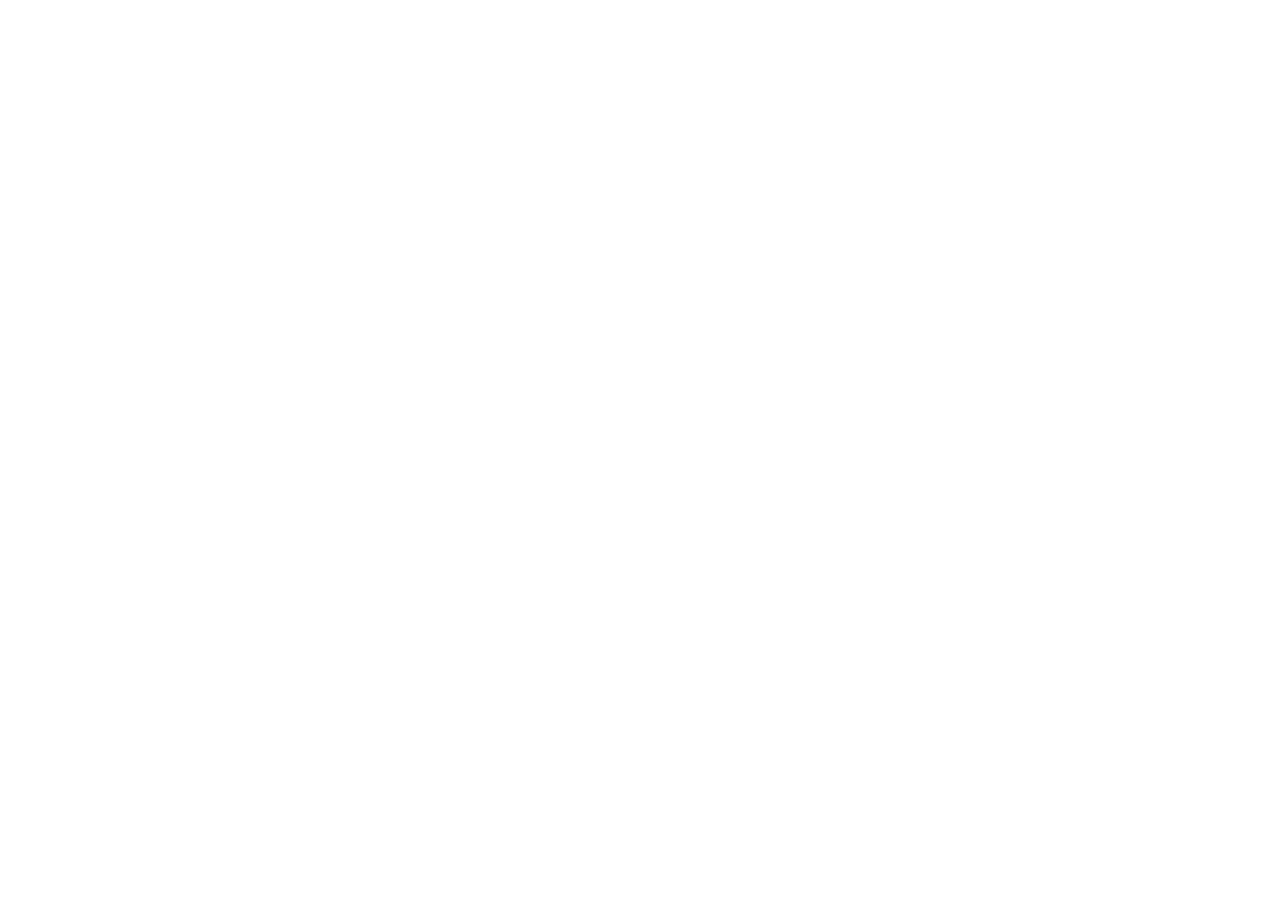
==== index.html @ c5b47edc "feat: :tada: initialize project" ====
<!DOCTYPE html>
<html lang="en">
<head>
    <meta charset="UTF-8">
    <meta name="viewport" content="width=device-width, initial-scale=1.0">
    <title>Virtual Wallet</title>
    <link rel="stylesheet" href="css/style.css"/>
</head>
<body>
    
</body>
</html>
---- css/style.css ----
@import url(variables.css);
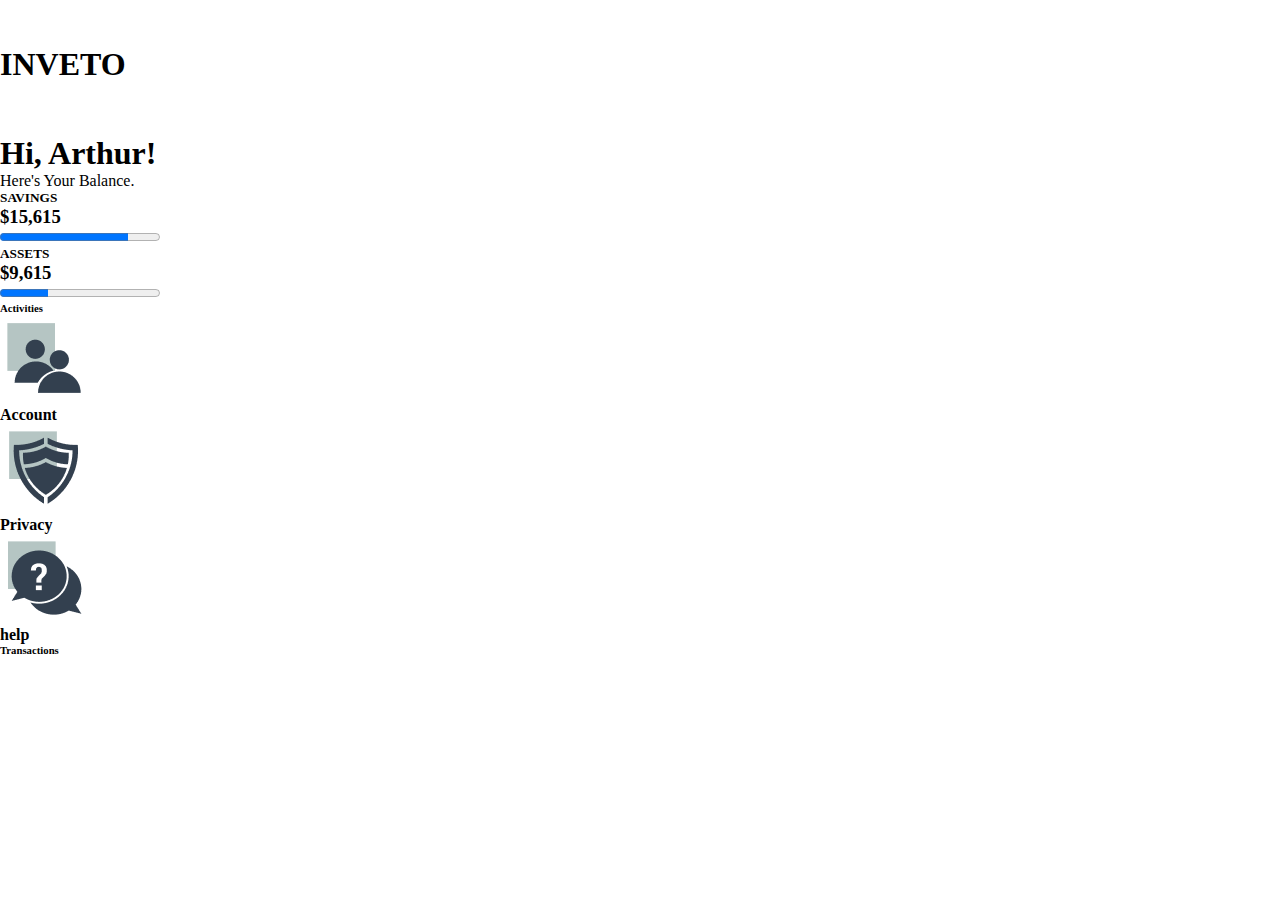
==== commit f94b8f9d: "style: :lipstick: main menu under construction" ====
--- a/index.html
+++ b/index.html
@@ -5,8 +5,59 @@
     <meta name="viewport" content="width=device-width, initial-scale=1.0">
     <title>Virtual Wallet</title>
     <link rel="stylesheet" href="css/style.css"/>
+    <link href='https://unpkg.com/boxicons@2.1.4/css/boxicons.min.css' rel='stylesheet'>
 </head>
 <body>
-    
+    <div class="banner">
+
+    </div>
+    <div class="item_1">
+        <div class="logo_nombre">
+            <img src="storage/img/icono.png" />
+            <h1>INVETO</h1>
+        </div>
+        <div class="menu">
+            <img src="storage/img/menu.png" />
+        </div>
+    </div>
+    <div class="item_2">
+        <div class="nombre_user">
+            <h1>Hi, Arthur!</h1>
+            <p>Here's Your Balance.</p>
+        </div>
+    </div>
+    <div class="ganancias">
+        <div class="item_3">
+            <h5>SAVINGS</h5>
+            <H3>$15,615</H3>
+            <progress value="80" max="100"></progress>
+        </div>
+        <div class="item_4">
+            <h5>ASSETS</h5>
+            <H3>$9,615</H3>
+            <progress value="30" max="100"></progress>
+        </div>
+    </div>
+    <div class="menu_blanco">
+        <div class="activities"><h6>Activities</h6></div>
+        <div class="item_5">
+            <div class="cards">
+                <div class="card_1">
+                    <img src="storage/img/card1.png">
+                    <h4>Account</h4>
+                </div>
+                <div class="card_2">
+                    <img src="storage/img/card2.png">
+                    <h4>Privacy</h4>
+                </div>
+                <div class="card_3">
+                    <img src="storage/img/card3.png">
+                    <h4>help</h4>
+                </div>
+            </div>
+        </div>
+        <div class="Transactions"><h6>Transactions</h6></div>
+        
+    </div>
 </body>
 </html>--- a/css/style.css
+++ b/css/style.css
@@ -1 +1,176 @@
-@import url(variables.css);+@import url(variables.css);
+
+*{
+    padding: 0;
+    margin: 0;
+    box-sizing: border-box;
+    font-family: "SF-Pro-Text-Regular";
+}
+
+@media (width <= 800px) {
+body{
+    background:var(--color-primario) ;
+    width: 100%;
+    height: 100vh;    
+    display: grid;
+    grid-template-columns: repeat(5, 1fr);
+    grid-template-rows: repeat(10, 1fr);
+    grid-template-areas: 
+    "logo logo logo logo logo"
+    "user user user user user"
+    "user user user user user"
+    "savings savings assets assets ."
+    "card card card card card"
+    ". . . . ."
+    ". . . . ."
+    ". . . . ."
+    ". . . . ."
+    ;
+}
+
+.banner{
+    position: absolute;
+}
+
+.item_1{
+    grid-area: logo;
+    display: flex;
+    font-size: 10px;
+    flex-direction: row;
+    justify-content: space-between;
+    padding: 0 0 0 10px;
+}
+
+.item_1 .logo_nombre{
+    display: flex;
+    align-items: center;
+}
+
+.item_1 .logo_nombre img{
+    width: 30px;
+    padding-right: 5px;
+}
+
+.item_1 .logo_nombre h1{
+    width: 25px;
+    color: var(--color-ternario);
+}
+
+.item_1 .menu{
+    display: flex;
+    align-items: center;
+}
+
+.item_1 .menu img{
+    width: 30px;
+    padding-right: 5px;
+}
+
+.item_2{
+    grid-area: user;
+    display: flex;
+    color: var(--color-ternario);
+    align-items: center;
+    padding-left: 15px;
+}
+.item_2 .nombre_user h1{
+    font-family: "SF-Pro-Text-Heavy";
+    font-size: 40px;
+}
+.item_2 .nombre_user p{
+    font-family: "SF-Pro-Text-Light";
+    font-size: 30px;
+}
+
+.ganancias{
+    padding-top: 5px;
+    width: 145%;
+    display: flex;
+    align-items: center;
+    justify-content: space-around;
+}
+
+.item_3{
+    font-family: "SF-Pro-Text-Medium";
+    color: var(--color-ternario);
+    grid-area: savings;
+}
+
+.item_4{
+    font-family: "SF-Pro-Text-Medium";
+    color: var(--color-ternario);
+    grid-area: assets;
+}
+
+progress[value] {
+    appearance: none;
+    border: none;
+    height: .5em;
+    border-radius: 10em;
+    width: 120px;
+}
+
+.item_3 progress[value]::-webkit-progress-bar,
+.item_4 progress[value]::-webkit-progress-bar{
+    border-radius: 10em;
+    height: .5em;
+    background: var(--color-ternario);
+}
+
+.item_3 progress[value]::-webkit-progress-value {
+    border-radius: 10em;
+    background: var(--color-secundario);
+}
+
+.item_4 progress[value]::-webkit-progress-value {
+    border-radius: 10em;
+    background: var(--color-cuarto);
+}
+
+.menu_blanco{
+    margin-top: 15px;
+    border-top-right-radius: 50px;
+    border-top-left-radius: 50px;
+    grid-area: card;
+    width: 100%;
+    background: var(--color-ternario);
+}
+
+.activities{
+    margin-top: 50px;
+    margin-left: 25px;
+    font-size: 30px;
+    font-family: "SF-Pro-Text-Bold";
+}
+
+/* .item_5{
+    margin-left: 25px;
+    margin-top: 5px;
+} */
+
+.cards{
+    display: flex;
+    flex-direction: row;
+    justify-content: space-around;
+}
+
+.cards img{
+    width: 50px;
+}
+
+.card_1, .card_2, .card_3{
+    display: flex;
+    width: 100px;
+    height: 150px;
+    background: var(--color-ternario);
+    box-shadow: 0px 0px 17px 0px rgba(51,64,79,0.59);
+    flex-direction: column;
+    align-items: center;
+    justify-content: center;
+    border-radius: 15px;
+    margin-top: 10px;
+}
+
+
+
+}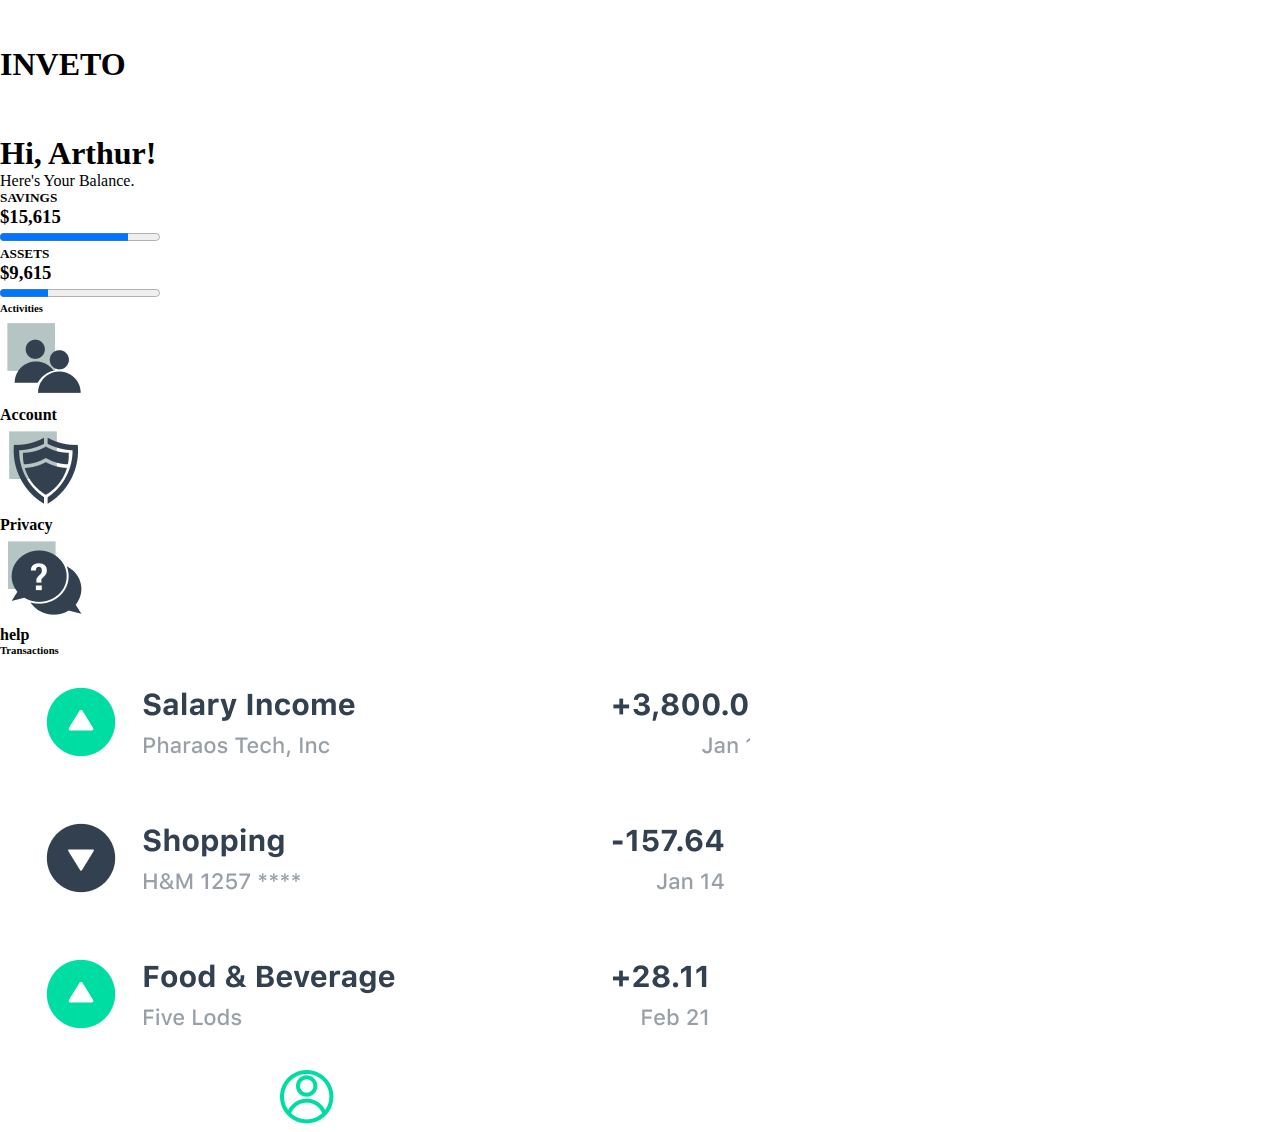
==== commit 11db790f: "style: :lipstick: main menu finished" ====
--- a/index.html
+++ b/index.html
@@ -9,7 +9,6 @@
 </head>
 <body>
     <div class="banner">
-
     </div>
     <div class="item_1">
         <div class="logo_nombre">
@@ -38,26 +37,40 @@
             <progress value="30" max="100"></progress>
         </div>
     </div>
-    <div class="menu_blanco">
-        <div class="activities"><h6>Activities</h6></div>
-        <div class="item_5">
-            <div class="cards">
-                <div class="card_1">
-                    <img src="storage/img/card1.png">
-                    <h4>Account</h4>
-                </div>
-                <div class="card_2">
-                    <img src="storage/img/card2.png">
-                    <h4>Privacy</h4>
-                </div>
-                <div class="card_3">
-                    <img src="storage/img/card3.png">
-                    <h4>help</h4>
-                </div>
+    <div class="menu_blanco"> </div>
+    <div class="item_5">
+    <div class="activities"><h6>Activities</h6></div>
+        <div class="cards">
+            <div class="card_1">
+                <img src="storage/img/card1.png">
+                <h4>Account</h4>
+            </div>
+            <div class="card_2">
+                <img src="storage/img/card2.png">
+                <h4>Privacy</h4>
+            </div>
+            <div class="card_3">
+                <img src="storage/img/card3.png">
+                <h4>help</h4>
             </div>
         </div>
+    </div>
+    <div class="item_6">
         <div class="Transactions"><h6>Transactions</h6></div>
-        
+            <div class="compras">
+                    <img src="storage/img/food.png"> 
+                    <img src="storage/img/shopping.png">
+                    <img src="storage/img/money.png">
+            </div>
+    </div>
+    <div class="item_7">
+        <div class="menu_pegajoso">
+            <img src="storage/img/icon.png">
+            <img src="storage/img/icon-1.png">
+            <img src="storage/img/icon-2.png">
+            <img src="storage/img/icon-3.png">
+            <img src="storage/img/icon-4.png">
+        </div>
     </div>
 </body>
 </html>--- a/css/style.css
+++ b/css/style.css
@@ -14,17 +14,17 @@
     height: 100vh;    
     display: grid;
     grid-template-columns: repeat(5, 1fr);
-    grid-template-rows: repeat(10, 1fr);
+    grid-template-rows: repeat(9, 1fr);
     grid-template-areas: 
     "logo logo logo logo logo"
     "user user user user user"
     "user user user user user"
     "savings savings assets assets ."
-    "card card card card card"
-    ". . . . ."
-    ". . . . ."
-    ". . . . ."
-    ". . . . ."
+    "menu menu menu menu menu"
+    "card card card card card"  
+    "trans trans trans trans trans"
+    "trans trans trans trans trans"
+    "pega pega pega pega pega"
     ;
 }
 
@@ -84,6 +84,7 @@
 
 .ganancias{
     padding-top: 5px;
+    padding-bottom: 10px;
     width: 145%;
     display: flex;
     align-items: center;
@@ -128,49 +129,95 @@
 }
 
 .menu_blanco{
-    margin-top: 15px;
     border-top-right-radius: 50px;
     border-top-left-radius: 50px;
+    grid-area: menu;
+    width: 100%;
+    height: 120%;
+    background: var(--color-ternario);
+}
+
+.item_5{
     grid-area: card;
-    width: 100%;
-    background: var(--color-ternario);
-}
-
-.activities{
-    margin-top: 50px;
+    height: 200px;
+    display: flex;
+    background-color: var(--color-ternario);
+    flex-direction: column;
+    justify-content: center;
+}
+
+.item_5 .activities{
+    margin-top: -40px;
+    margin-left: 25px;
+    font-size: 45px;
+    font-family: "SF-Pro-Text-Bold";
+}
+
+.cards{
+    background-color: var(--color-ternario);
+    display: flex;
+    flex-direction: row;
+    justify-content: space-around;
+}
+
+.cards img{
+    width: 50px;
+}
+
+.card_1, .card_2, .card_3{
+    display: flex;
+    width: 100px;
+    height: 150px;
+    background: var(--color-ternario);
+    box-shadow: 0px 0px 17px 0px rgba(51,64,79,0.59);
+    flex-direction: column;
+    align-items: center;
+    justify-content: center;
+    border-radius: 15px;
+    margin-top: 10px;
+}
+
+.Transactions{  
     margin-left: 25px;
     font-size: 30px;
     font-family: "SF-Pro-Text-Bold";
 }
 
-/* .item_5{
-    margin-left: 25px;
-    margin-top: 5px;
-} */
-
-.cards{
-    display: flex;
+.item_6 {
+    grid-area: trans;
+    background: var(--color-ternario);
+    margin-top: -4px;
+}
+
+.Transactions{
+    font-size: 45px;
+    font-family: "SF-Pro-Text-Bold";
+}
+
+.compras img{
+    width: 100%;
+}
+
+
+.item_7{
+    background: var(--color-primario);
+    margin-top: 1px;
+    height: 100%;
+    grid-area: pega;
+}
+
+.item_7 .menu_pegajoso{
+    display: flex;
+    height: 100%;
+}
+
+.item_7 .menu_pegajoso img{
+    display: flex;
+    height: 100%;
     flex-direction: row;
+    align-items: center;
     justify-content: space-around;
 }
 
-.cards img{
-    width: 50px;
-}
-
-.card_1, .card_2, .card_3{
-    display: flex;
-    width: 100px;
-    height: 150px;
-    background: var(--color-ternario);
-    box-shadow: 0px 0px 17px 0px rgba(51,64,79,0.59);
-    flex-direction: column;
-    align-items: center;
-    justify-content: center;
-    border-radius: 15px;
-    margin-top: 10px;
-}
-
-
 
 }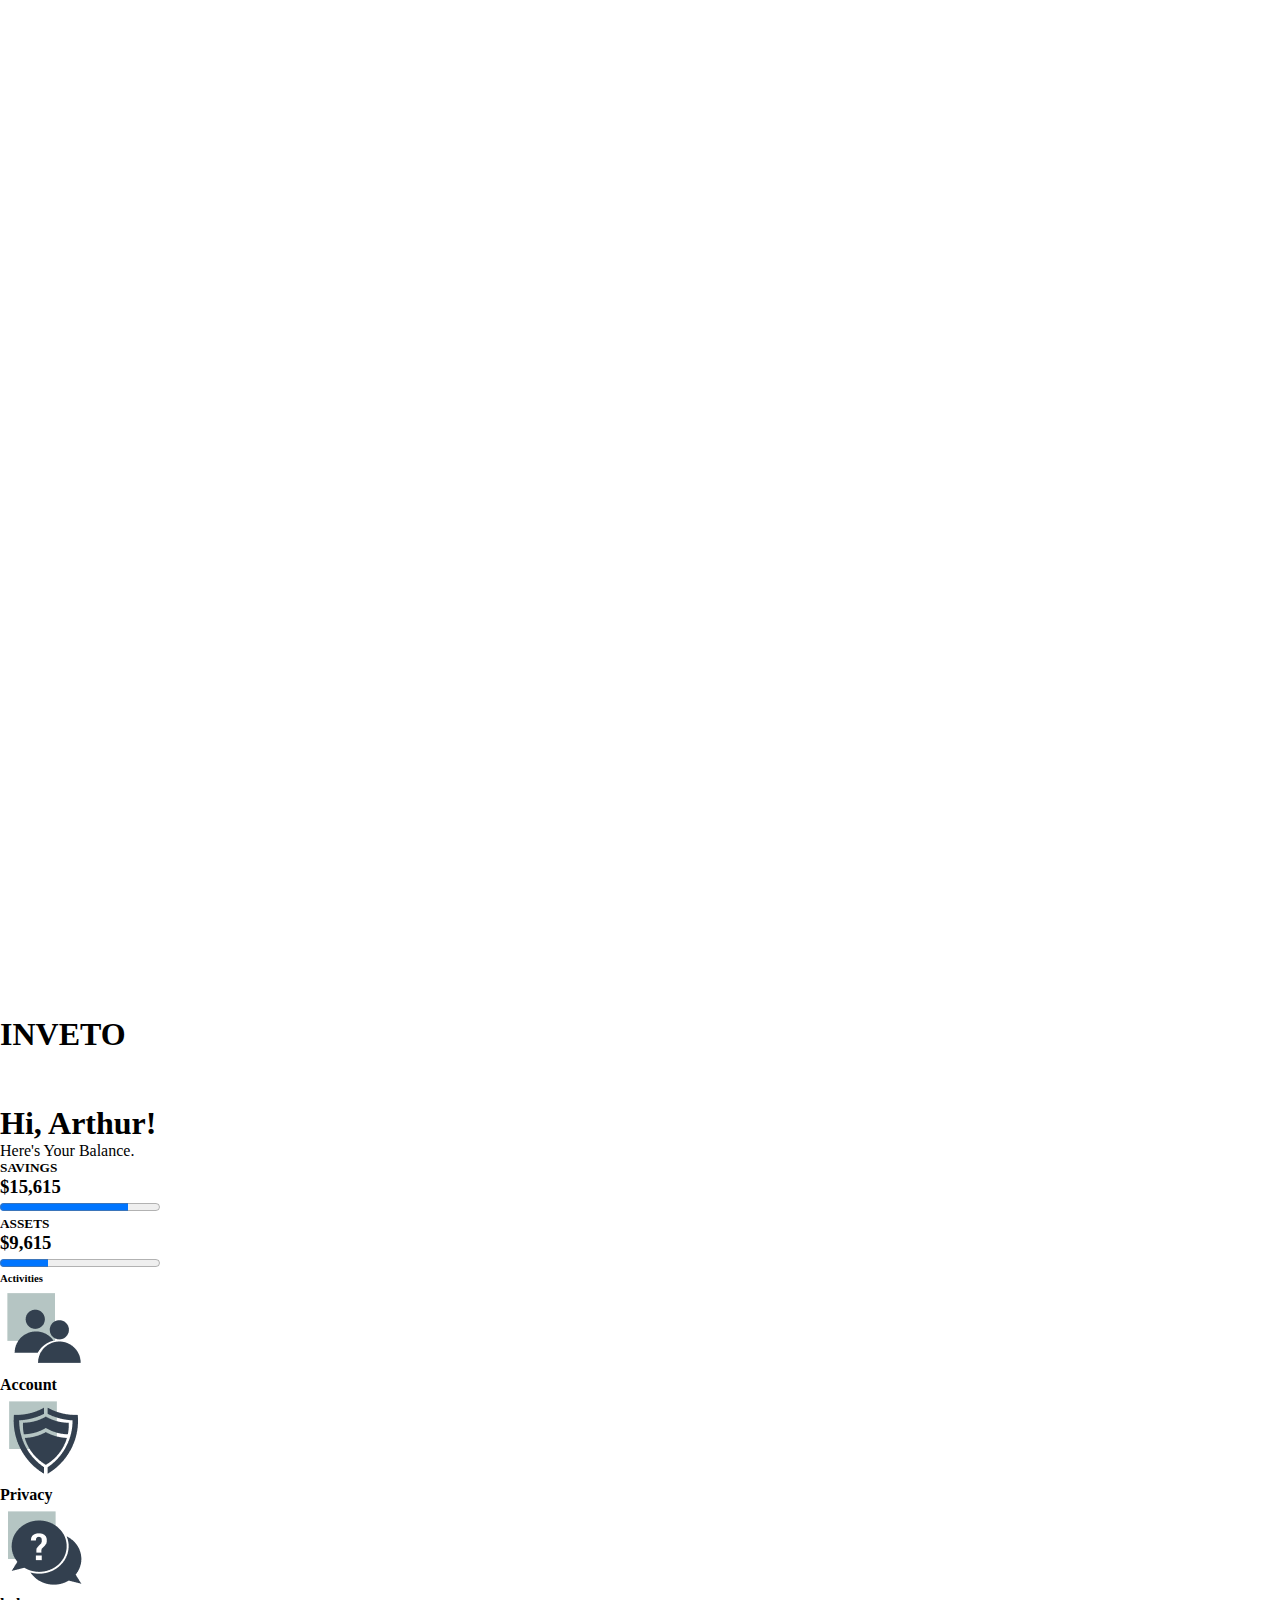
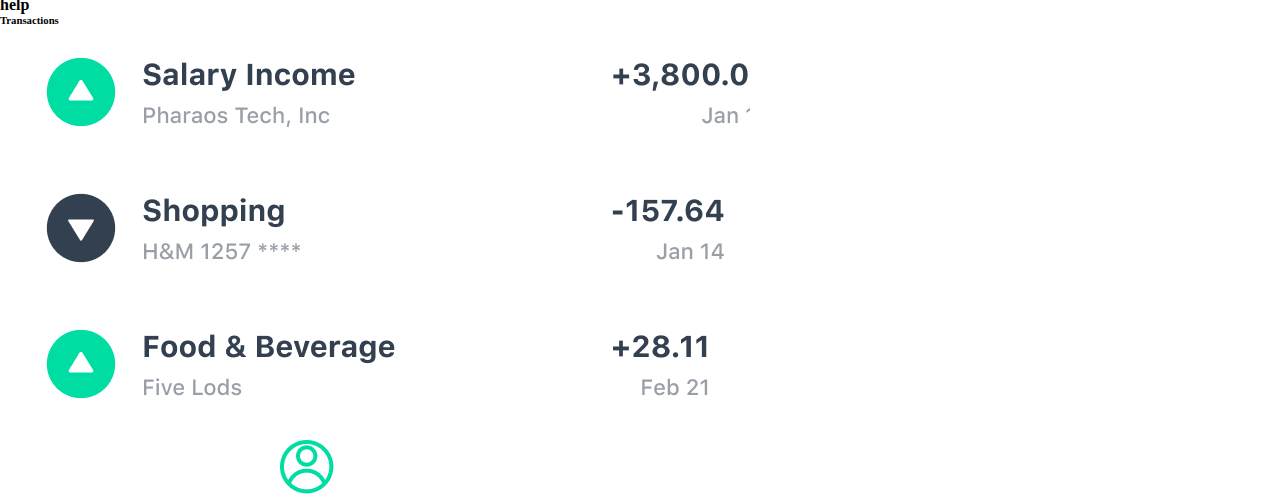
==== commit 7c4ea627: "style: :lipstick: Fix menu" ====
--- a/index.html
+++ b/index.html
@@ -8,7 +8,7 @@
     <link href='https://unpkg.com/boxicons@2.1.4/css/boxicons.min.css' rel='stylesheet'>
 </head>
 <body>
-    <div class="banner">
+    <div class="banner"> <img src="storage/img/Group.png">
     </div>
     <div class="item_1">
         <div class="logo_nombre">
--- a/css/style.css
+++ b/css/style.css
@@ -32,6 +32,12 @@
     position: absolute;
 }
 
+.banner img{
+    width: 100%;
+    height: 105vh;
+    object-fit: cover;
+}
+
 .item_1{
     grid-area: logo;
     display: flex;
@@ -186,7 +192,6 @@
 .item_6 {
     grid-area: trans;
     background: var(--color-ternario);
-    margin-top: -4px;
 }
 
 .Transactions{
@@ -202,18 +207,24 @@
 .item_7{
     background: var(--color-primario);
     margin-top: 1px;
+    grid-area: pega;
+    width: 100%;
+    height: 80px;
+    position: fixed;
+    bottom: 0;
+}
+
+.item_7 .menu_pegajoso{
+    display: flex;
     height: 100%;
-    grid-area: pega;
-}
-
-.item_7 .menu_pegajoso{
-    display: flex;
-    height: 100%;
+    width: 100%;
+    align-items: center;
+    justify-content: space-around;
 }
 
 .item_7 .menu_pegajoso img{
     display: flex;
-    height: 100%;
+    width: 40px;
     flex-direction: row;
     align-items: center;
     justify-content: space-around;
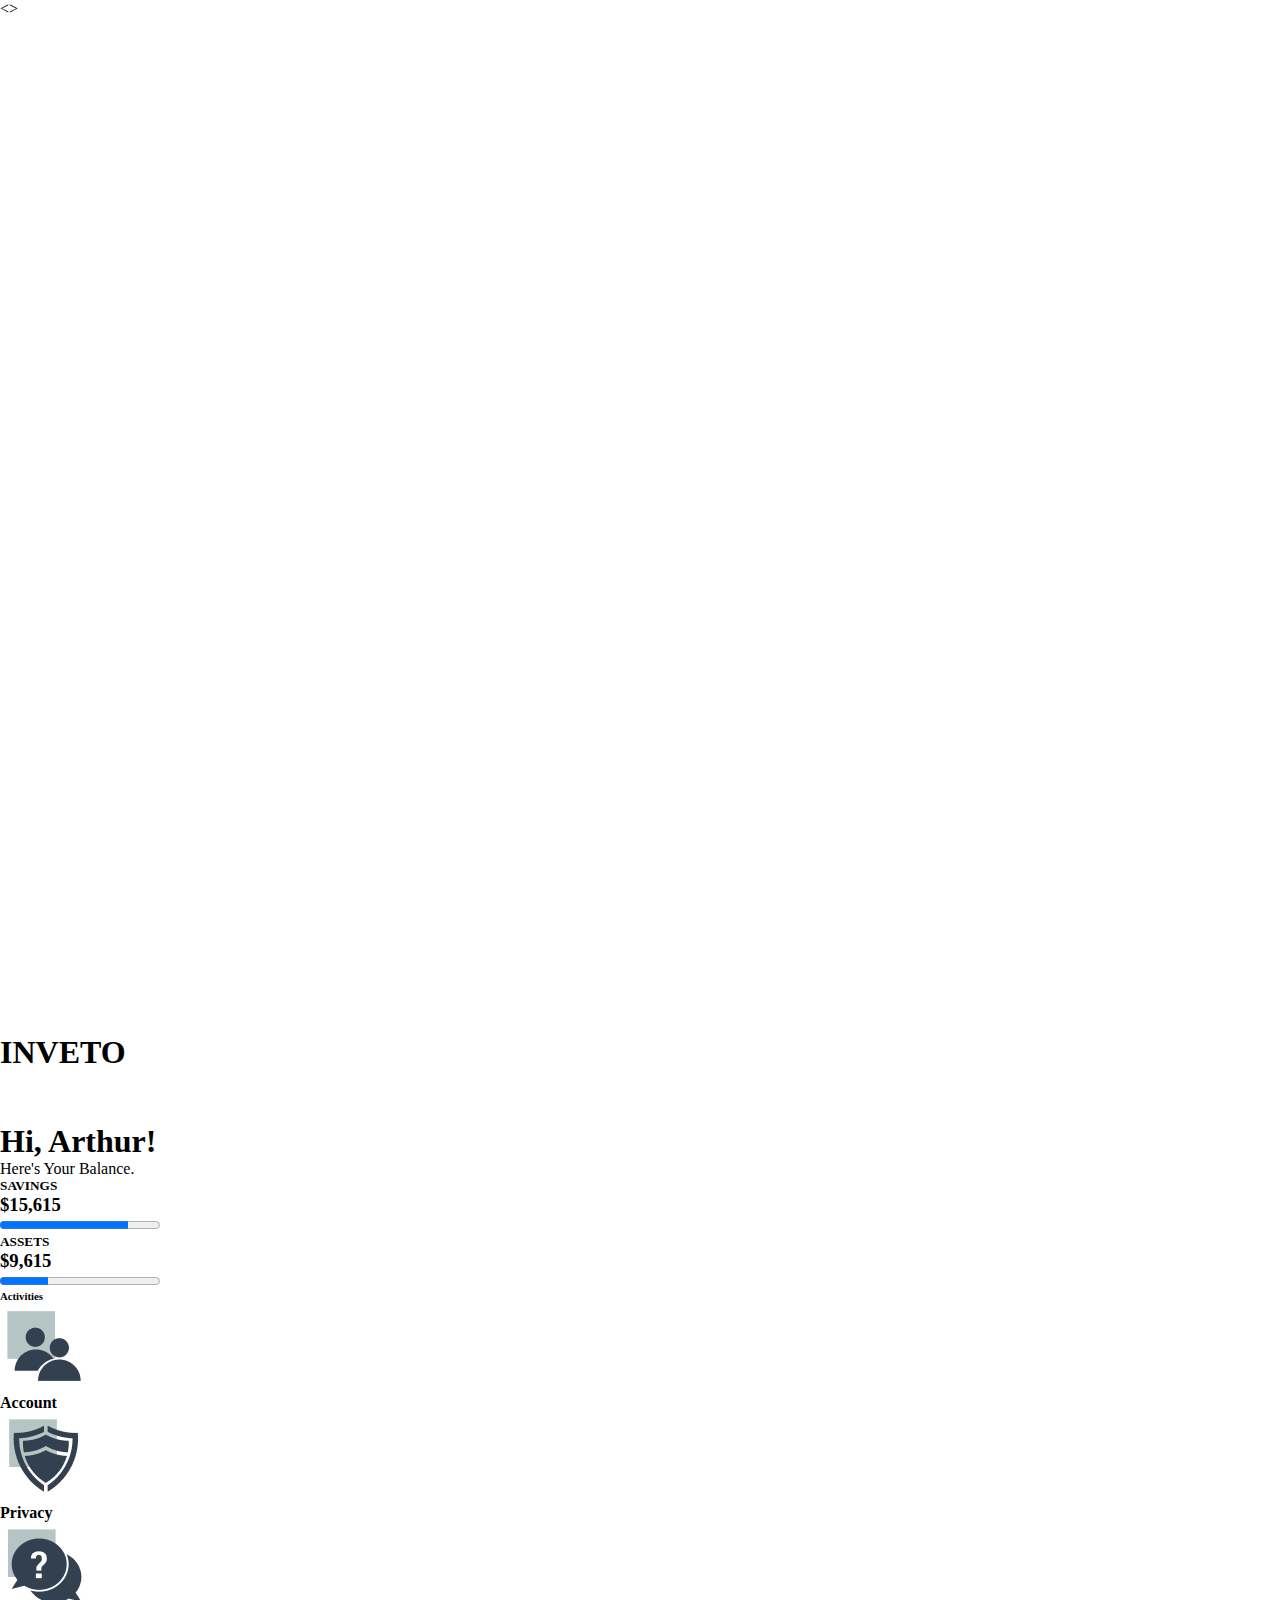
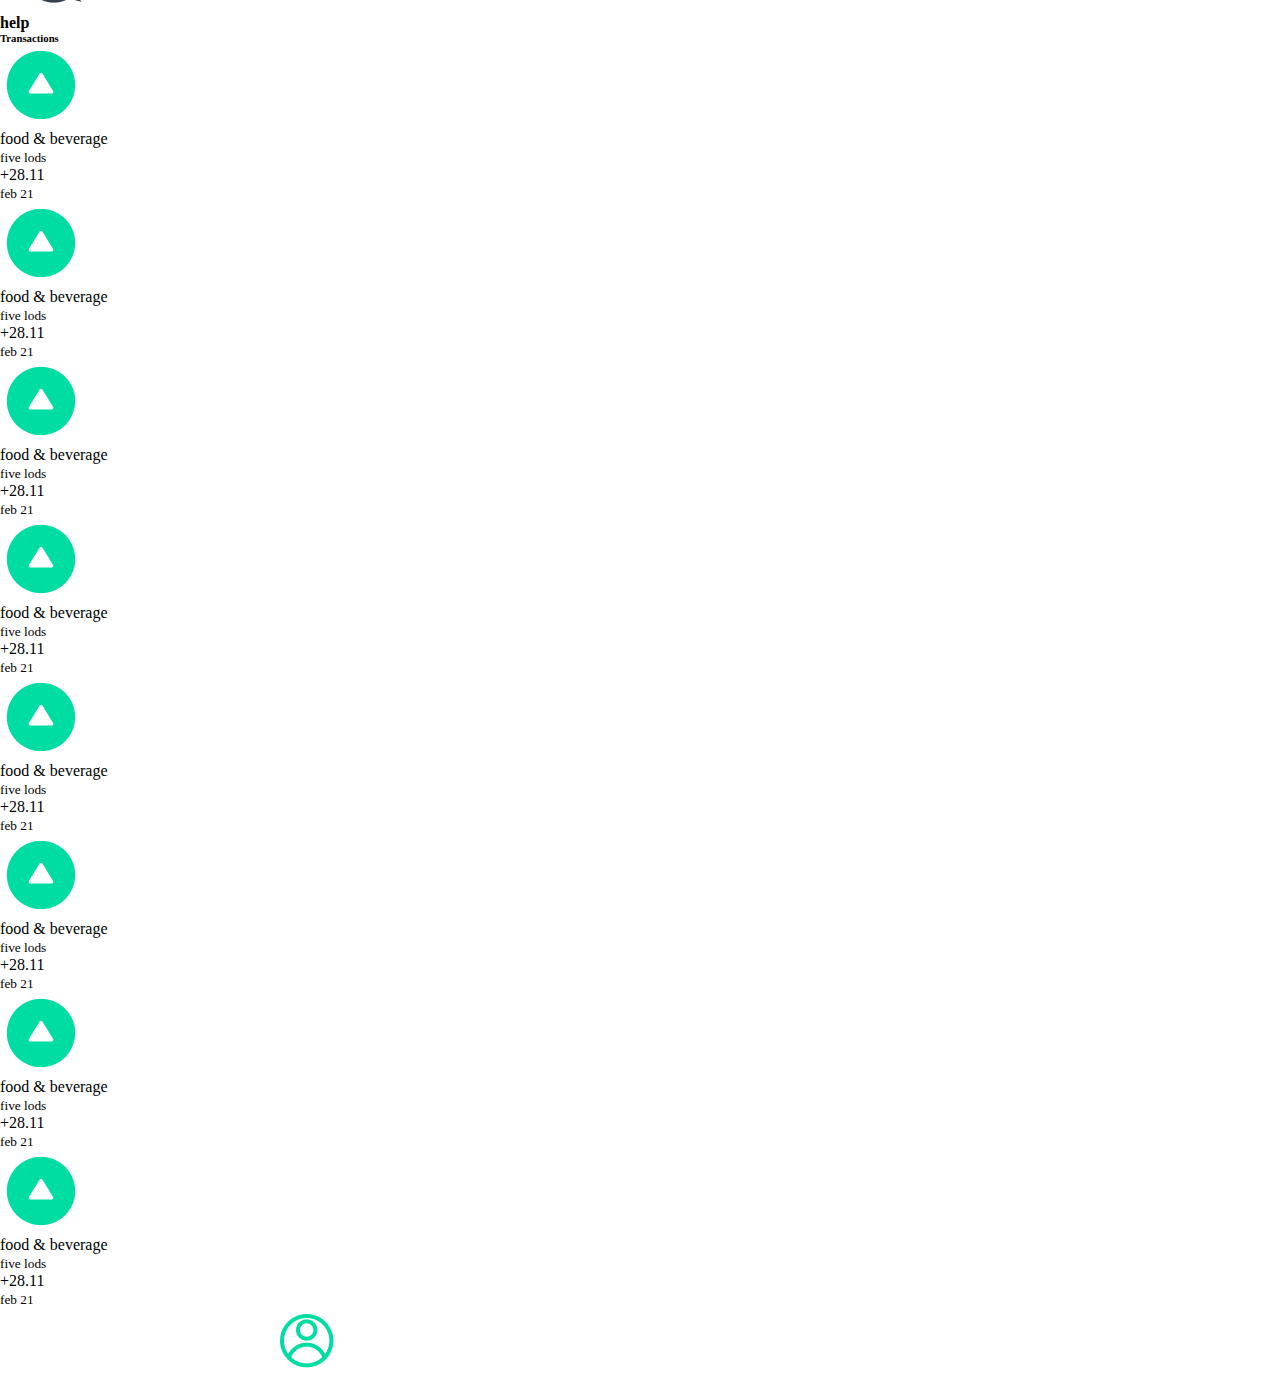
==== commit aaba5b5c: "refactor: :recycle: Reorganizing code" ====
--- a/index.html
+++ b/index.html
@@ -7,7 +7,7 @@
     <link rel="stylesheet" href="css/style.css"/>
     <link href='https://unpkg.com/boxicons@2.1.4/css/boxicons.min.css' rel='stylesheet'>
 </head>
-<body>
+<>
     <div class="banner"> <img src="storage/img/Group.png">
     </div>
     <div class="item_1">
@@ -54,14 +54,115 @@
                 <h4>help</h4>
             </div>
         </div>
+        <div class="Transactions"><h6>Transactions</h6></div>
+        <div class="item_6">
+            <div class="compras_cards">
+                <div class="compras_cards_items">
+                    <div class="imagen_mas_texto">
+                        <img src="storage/img/ganancia.png">
+                        <div class="compra_descripcion">
+                            <p>food & beverage</p>
+                            <small>five lods</small>
+                        </div>
+                    </div>
+                    <div class="compra_valor">
+                        <p>+28.11</p>
+                        <small>feb 21</small>
+                    </div>
+                </div>
+                <div class="compras_cards_items">
+                    <div class="imagen_mas_texto">
+                        <img src="storage/img/ganancia.png">
+                        <div class="compra_descripcion">
+                            <p>food & beverage</p>
+                            <small>five lods</small>
+                        </div>
+                    </div>
+                    <div class="compra_valor">
+                        <p>+28.11</p>
+                        <small>feb 21</small>
+                    </div>
+                </div>
+                <div class="compras_cards_items">
+                    <div class="imagen_mas_texto">
+                        <img src="storage/img/ganancia.png">
+                        <div class="compra_descripcion">
+                            <p>food & beverage</p>
+                            <small>five lods</small>
+                        </div>
+                    </div>
+                    <div class="compra_valor">
+                        <p>+28.11</p>
+                        <small>feb 21</small>
+                    </div>
+                </div>
+                <div class="compras_cards_items">
+                    <div class="imagen_mas_texto">
+                        <img src="storage/img/ganancia.png">
+                        <div class="compra_descripcion">
+                            <p>food & beverage</p>
+                            <small>five lods</small>
+                        </div>
+                    </div>
+                    <div class="compra_valor">
+                        <p>+28.11</p>
+                        <small>feb 21</small>
+                    </div>
+                </div>
+                <div class="compras_cards_items">
+                    <div class="imagen_mas_texto">
+                        <img src="storage/img/ganancia.png">
+                        <div class="compra_descripcion">
+                            <p>food & beverage</p>
+                            <small>five lods</small>
+                        </div>
+                    </div>
+                    <div class="compra_valor">
+                        <p>+28.11</p>
+                        <small>feb 21</small>
+                    </div>
+                </div>
+                <div class="compras_cards_items">
+                    <div class="imagen_mas_texto">
+                        <img src="storage/img/ganancia.png">
+                        <div class="compra_descripcion">
+                            <p>food & beverage</p>
+                            <small>five lods</small>
+                        </div>
+                    </div>
+                    <div class="compra_valor">
+                        <p>+28.11</p>
+                        <small>feb 21</small>
+                    </div>
+                </div>
+                <div class="compras_cards_items">
+                    <div class="imagen_mas_texto">
+                        <img src="storage/img/ganancia.png">
+                        <div class="compra_descripcion">
+                            <p>food & beverage</p>
+                            <small>five lods</small>
+                        </div>
+                    </div>
+                    <div class="compra_valor">
+                        <p>+28.11</p>
+                        <small>feb 21</small>
+                    </div>
+                </div>
+                <div class="compras_cards_items">
+                    <div class="imagen_mas_texto">
+                        <img src="storage/img/ganancia.png">
+                        <div class="compra_descripcion">
+                            <p>food & beverage</p>
+                            <small>five lods</small>
+                        </div>
+                    </div>
+                    <div class="compra_valor">
+                        <p>+28.11</p>
+                        <small>feb 21</small>
+                    </div>
+                </div>
+            </div>
     </div>
-    <div class="item_6">
-        <div class="Transactions"><h6>Transactions</h6></div>
-            <div class="compras">
-                    <img src="storage/img/food.png"> 
-                    <img src="storage/img/shopping.png">
-                    <img src="storage/img/money.png">
-            </div>
     </div>
     <div class="item_7">
         <div class="menu_pegajoso">
--- a/css/style.css
+++ b/css/style.css
@@ -22,9 +22,9 @@
     "savings savings assets assets ."
     "menu menu menu menu menu"
     "card card card card card"  
-    "trans trans trans trans trans"
-    "trans trans trans trans trans"
-    "pega pega pega pega pega"
+    "card card card card card" 
+    "card card card card card" 
+    "card card card card card" 
     ;
 }
 
@@ -145,7 +145,7 @@
 
 .item_5{
     grid-area: card;
-    height: 200px;
+    height: 370px;
     display: flex;
     background-color: var(--color-ternario);
     flex-direction: column;
@@ -189,20 +189,53 @@
     font-family: "SF-Pro-Text-Bold";
 }
 
+.Transactions{
+    margin-top: 10px;
+    font-size: 45px;
+    font-family: "SF-Pro-Text-Bold";
+}
 .item_6 {
     grid-area: trans;
     background: var(--color-ternario);
-}
-
-.Transactions{
-    font-size: 45px;
-    font-family: "SF-Pro-Text-Bold";
-}
-
-.compras img{
-    width: 100%;
-}
-
+    height: 105vh;
+    display: flex;
+    flex-direction: column;
+    overflow-y: scroll;
+    gap: 15px
+}
+
+
+.item_6 img{
+    width: 50px;
+    height: 50px;
+}
+
+.compras_cards_items{
+    width: 100%;
+    display: flex;
+    align-items: center;
+    justify-content: space-between;
+}
+
+div.compra_descripcion,
+div.compra_valor{
+    display: flex;
+    flex-direction: column;
+    text-transform: capitalize;
+}
+
+div.compra_descripcion{
+    align-items: flex-start;
+}
+div.compra_valor{
+    align-items: flex-end;
+}
+
+.imagen_mas_texto{
+    display: flex;
+    flex-direction: row;
+    align-items: center;
+}
 
 .item_7{
     background: var(--color-primario);
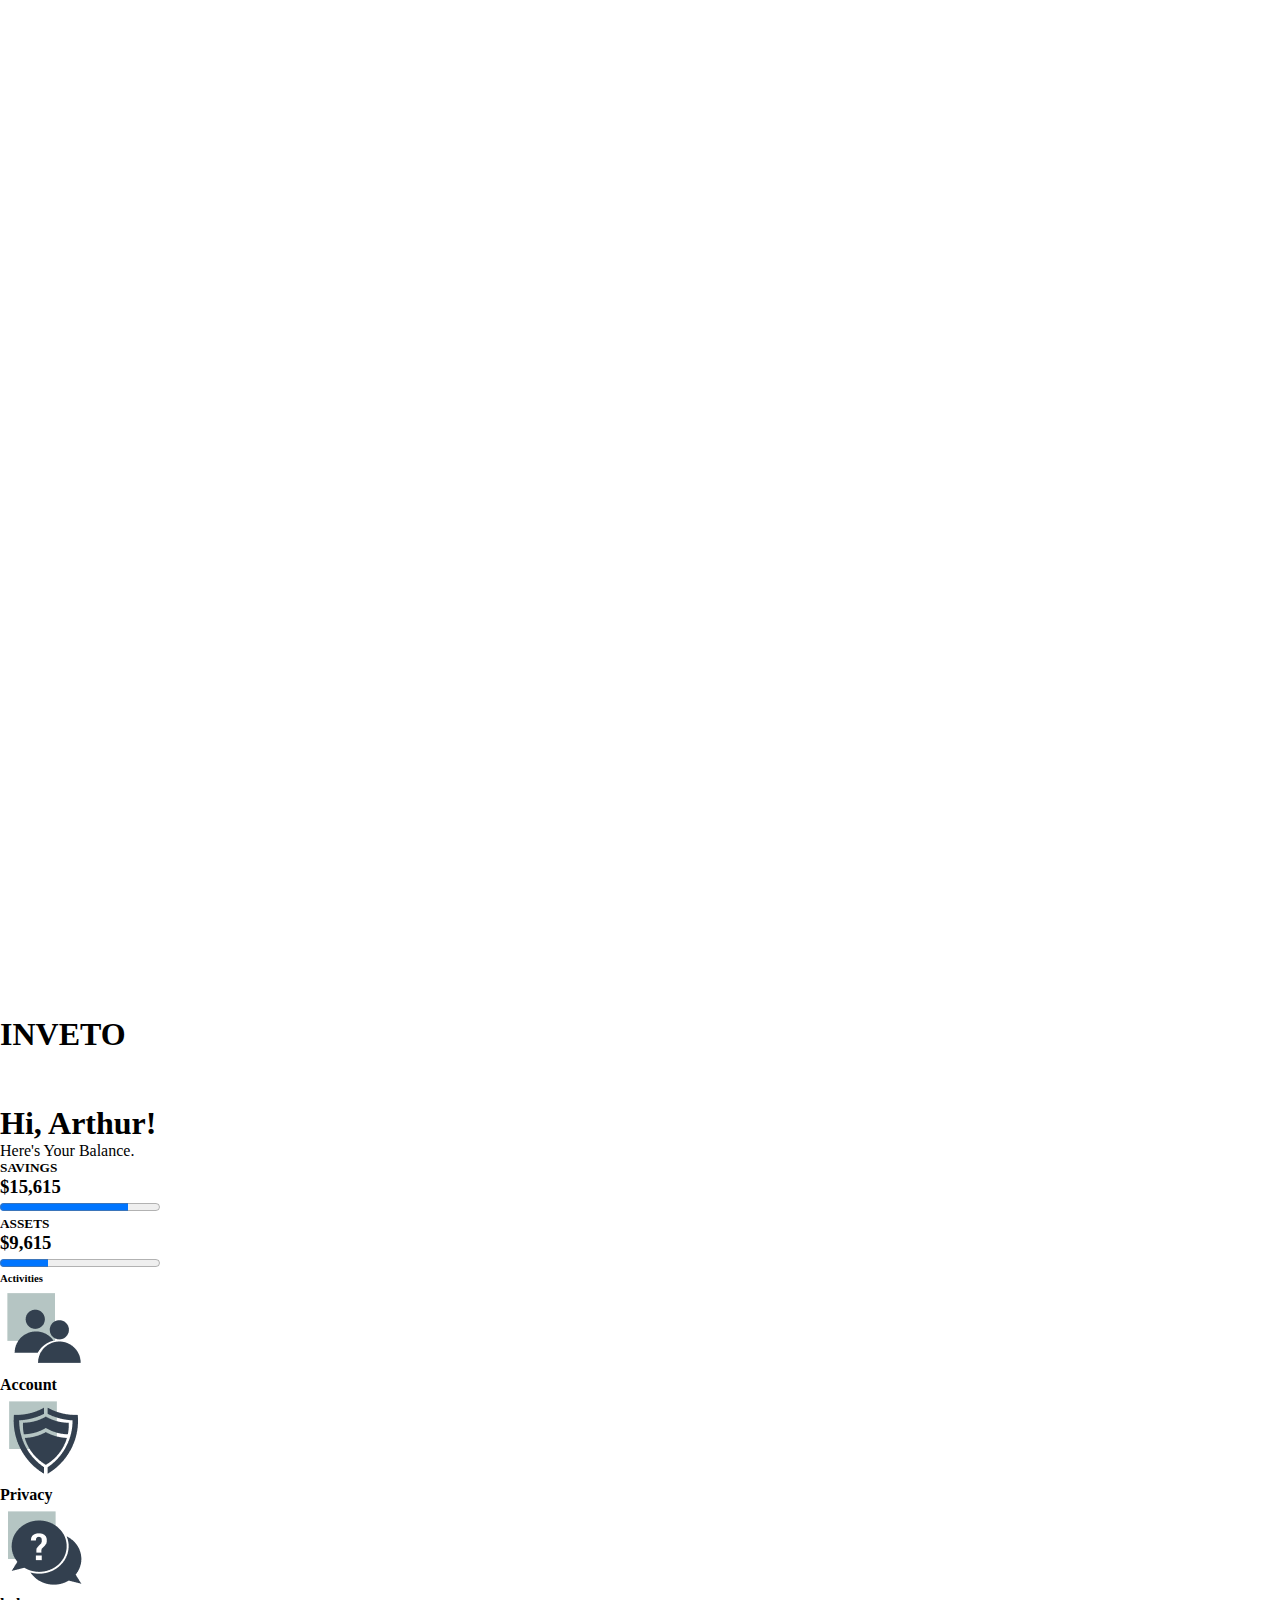
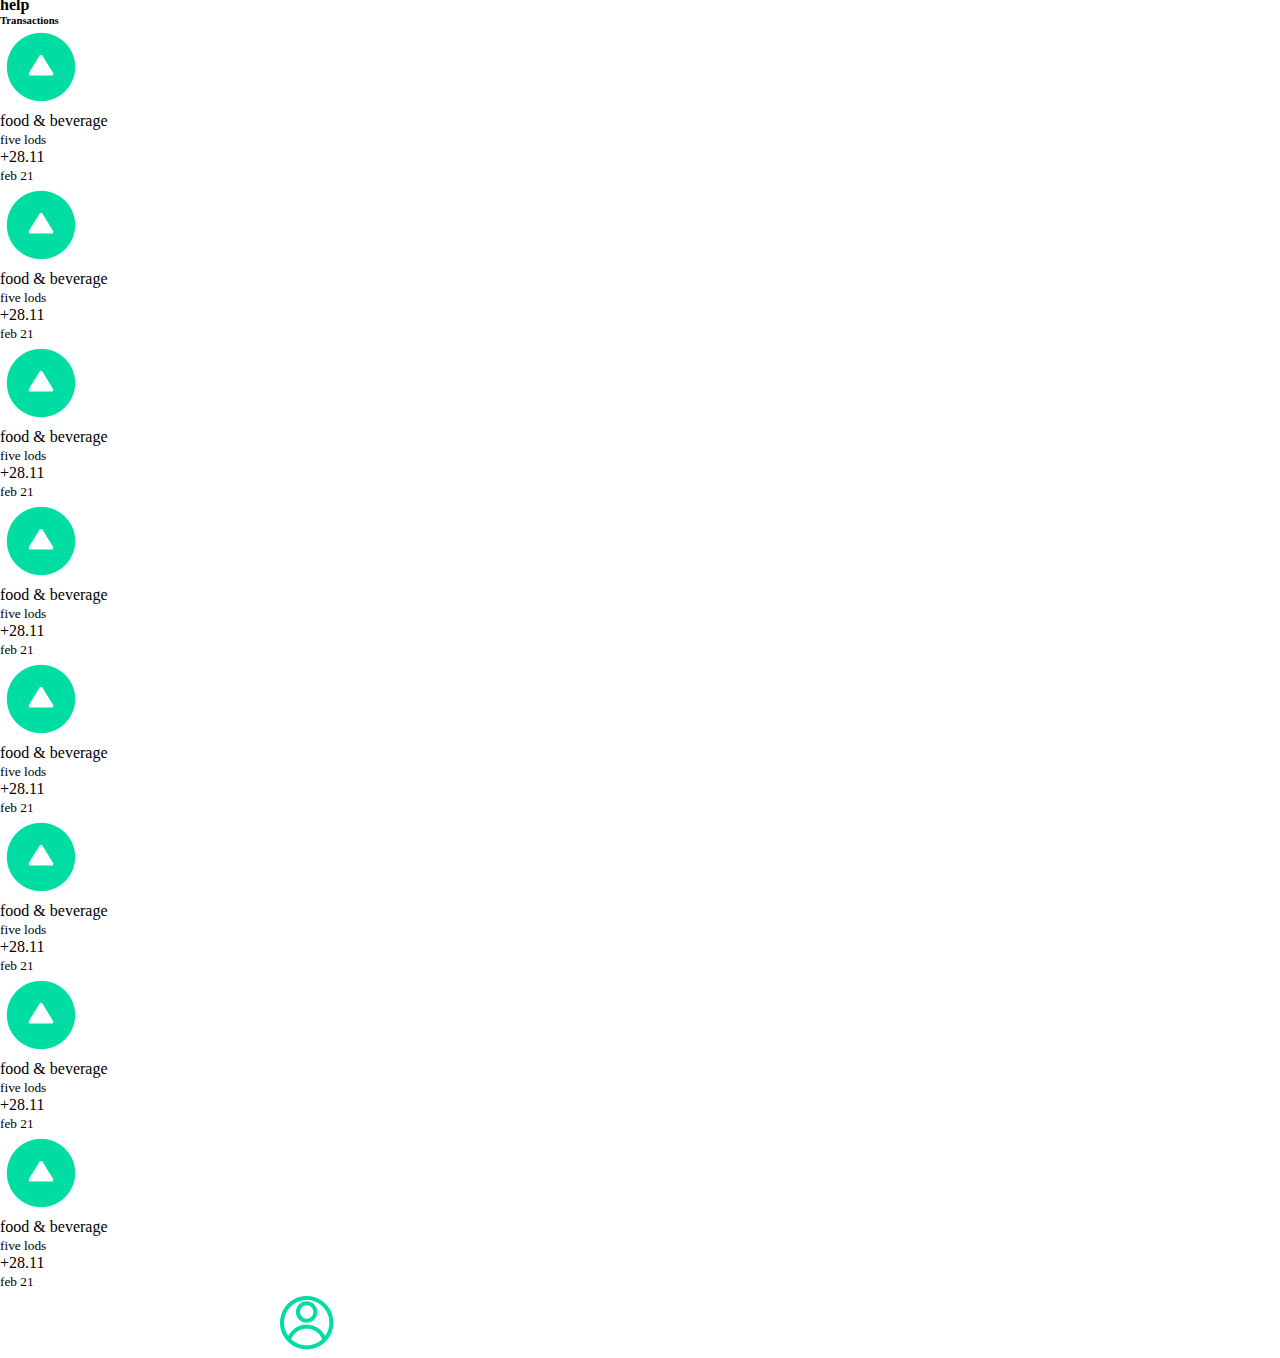
==== commit 49d94197: "style: :lipstick: cards interface" ====
--- a/index.html
+++ b/index.html
@@ -7,7 +7,7 @@
     <link rel="stylesheet" href="css/style.css"/>
     <link href='https://unpkg.com/boxicons@2.1.4/css/boxicons.min.css' rel='stylesheet'>
 </head>
-<>
+<body>
     <div class="banner"> <img src="storage/img/Group.png">
     </div>
     <div class="item_1">
--- a/css/style.css
+++ b/css/style.css
@@ -14,7 +14,7 @@
     height: 100vh;    
     display: grid;
     grid-template-columns: repeat(5, 1fr);
-    grid-template-rows: repeat(9, 1fr);
+    grid-template-rows: repeat(5, 1fr);
     grid-template-areas: 
     "logo logo logo logo logo"
     "user user user user user"
@@ -22,9 +22,6 @@
     "savings savings assets assets ."
     "menu menu menu menu menu"
     "card card card card card"  
-    "card card card card card" 
-    "card card card card card" 
-    "card card card card card" 
     ;
 }
 
@@ -200,7 +197,6 @@
     height: 105vh;
     display: flex;
     flex-direction: column;
-    overflow-y: scroll;
     gap: 15px
 }
 
@@ -208,6 +204,13 @@
 .item_6 img{
     width: 50px;
     height: 50px;
+}
+
+.compras_cards{
+    display: flex;
+    flex-direction: column;
+    overflow-y: scroll;
+    height: 100px;
 }
 
 .compras_cards_items{
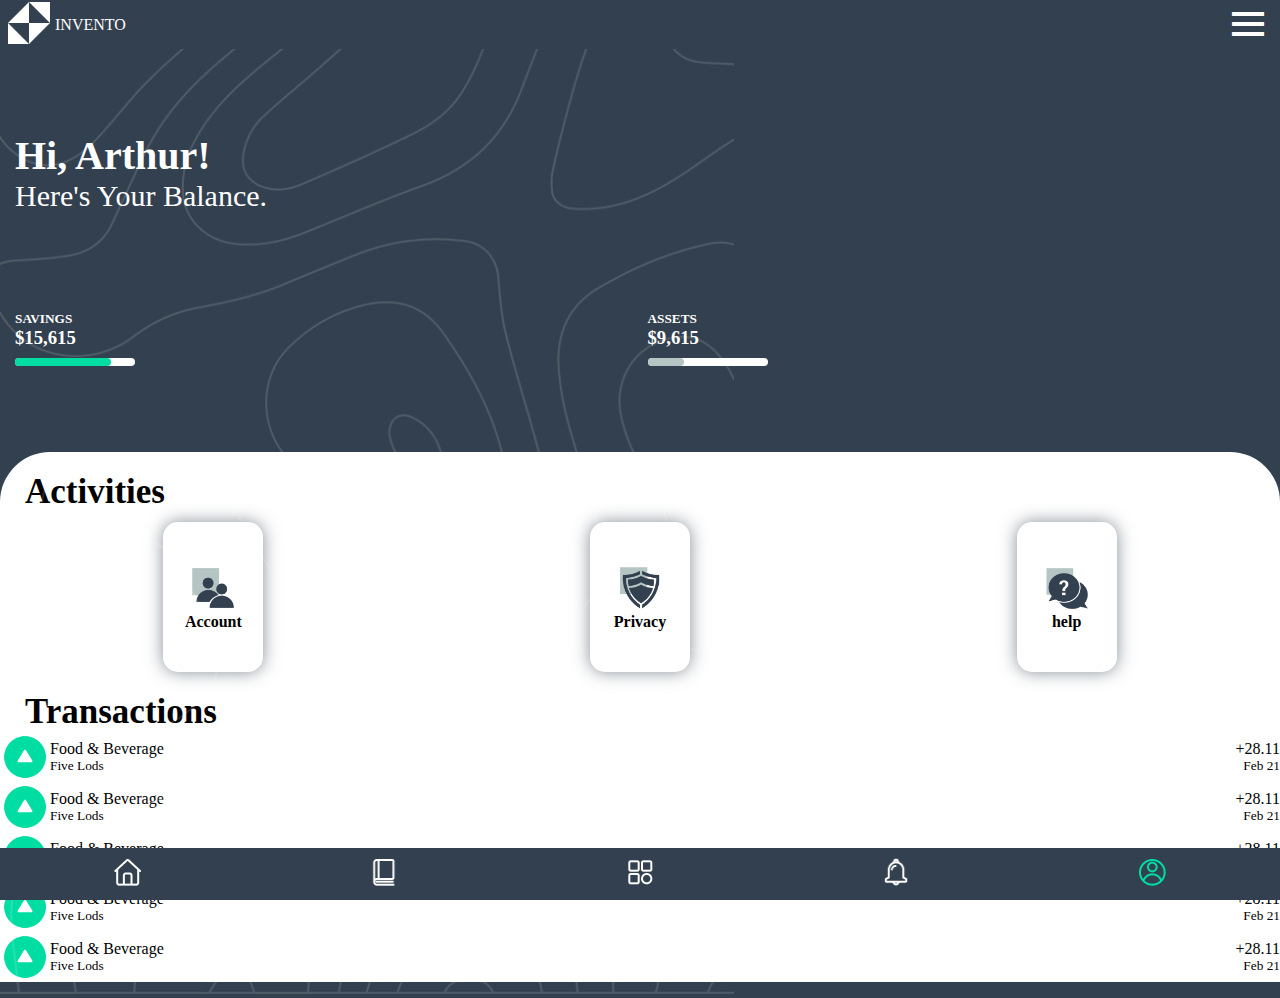
==== commit 79904a60: "refactor: :lipstick: reconstruction of the index interface" ====
--- a/index.html
+++ b/index.html
@@ -8,170 +8,152 @@
     <link href='https://unpkg.com/boxicons@2.1.4/css/boxicons.min.css' rel='stylesheet'>
 </head>
 <body>
-    <div class="banner"> <img src="storage/img/Group.png">
-    </div>
-    <div class="item_1">
-        <div class="logo_nombre">
-            <img src="storage/img/icono.png" />
-            <h1>INVETO</h1>
+    <header class="header">
+        <div class="header__logo">
+            <div class="logo_icono">
+                <img src="storage/img/icono.png" alt="">
+            </div>
+            <div class="logo__titulo">invento</div>
         </div>
-        <div class="menu">
-            <img src="storage/img/menu.png" />
+        <div class="header__menu">
+            <i class='bx bx-menu'></i>
         </div>
-    </div>
-    <div class="item_2">
-        <div class="nombre_user">
-            <h1>Hi, Arthur!</h1>
-            <p>Here's Your Balance.</p>
+    </header>   
+
+    <main class="main">
+        <div class="banner"> <img src="storage/img/Group.png">
         </div>
-    </div>
-    <div class="ganancias">
-        <div class="item_3">
-            <h5>SAVINGS</h5>
-            <H3>$15,615</H3>
-            <progress value="80" max="100"></progress>
-        </div>
-        <div class="item_4">
-            <h5>ASSETS</h5>
-            <H3>$9,615</H3>
-            <progress value="30" max="100"></progress>
-        </div>
-    </div>
-    <div class="menu_blanco"> </div>
-    <div class="item_5">
-    <div class="activities"><h6>Activities</h6></div>
-        <div class="cards">
-            <div class="card_1">
-                <img src="storage/img/card1.png">
-                <h4>Account</h4>
+        <section class="item_1">
+            <div class="nombre_user">
+                    <h1>Hi, Arthur!</h1>
+                    <p>Here's Your Balance.</p>
             </div>
-            <div class="card_2">
-                <img src="storage/img/card2.png">
-                <h4>Privacy</h4>
+        </section>
+        <section class="ganancias">
+            <div class="item_2">
+                <div class="item_3">
+                    <h5>SAVINGS</h5>
+                    <H3>$15,615</H3>
+                    <progress value="80" max="100"></progress>
+                </div>
+                <div class="item_4">
+                    <h5>ASSETS</h5>
+                    <H3>$9,615</H3>
+                    <progress value="30" max="100"></progress>
+                </div>
             </div>
-            <div class="card_3">
-                <img src="storage/img/card3.png">
-                <h4>help</h4>
+        </section>
+        <section class="menu">
+        <div class="item_5">
+        <h6>Activities</h6>
+            <div class="cards">
+                <div class="card_1">
+                    <img src="storage/img/card1.png">
+                    <h4>Account</h4>
+                </div>
+                <div class="card_2">
+                    <img src="storage/img/card2.png">
+                    <h4>Privacy</h4>
+                </div>
+                <div class="card_3">
+                    <img src="storage/img/card3.png">
+                    <h4>help</h4>
+                </div>
             </div>
         </div>
-        <div class="Transactions"><h6>Transactions</h6></div>
         <div class="item_6">
-            <div class="compras_cards">
-                <div class="compras_cards_items">
-                    <div class="imagen_mas_texto">
-                        <img src="storage/img/ganancia.png">
-                        <div class="compra_descripcion">
-                            <p>food & beverage</p>
-                            <small>five lods</small>
+            <h6>Transactions</h6>
+                <div class="compras_cards">
+                    <div class="compras_cards_items">
+                        <div class="imagen_mas_texto">
+                            <img src="storage/img/ganancia.png">
+                            <div class="compra_descripcion">
+                                <p>food & beverage</p>
+                                <small>five lods</small>
+                            </div>
+                        </div>
+                        <div class="compra_valor">
+                            <p>+28.11</p>
+                            <small>feb 21</small>
                         </div>
                     </div>
-                    <div class="compra_valor">
-                        <p>+28.11</p>
-                        <small>feb 21</small>
-                    </div>
-                </div>
-                <div class="compras_cards_items">
-                    <div class="imagen_mas_texto">
-                        <img src="storage/img/ganancia.png">
-                        <div class="compra_descripcion">
-                            <p>food & beverage</p>
-                            <small>five lods</small>
+                    <div class="compras_cards_items">
+                        <div class="imagen_mas_texto">
+                            <img src="storage/img/ganancia.png">
+                            <div class="compra_descripcion">
+                                <p>food & beverage</p>
+                                <small>five lods</small>
+                            </div>
+                        </div>
+                        <div class="compra_valor">
+                            <p>+28.11</p>
+                            <small>feb 21</small>
                         </div>
                     </div>
-                    <div class="compra_valor">
-                        <p>+28.11</p>
-                        <small>feb 21</small>
-                    </div>
-                </div>
-                <div class="compras_cards_items">
-                    <div class="imagen_mas_texto">
-                        <img src="storage/img/ganancia.png">
-                        <div class="compra_descripcion">
-                            <p>food & beverage</p>
-                            <small>five lods</small>
+                    <div class="compras_cards_items">
+                        <div class="imagen_mas_texto">
+                            <img src="storage/img/ganancia.png">
+                            <div class="compra_descripcion">
+                                <p>food & beverage</p>
+                                <small>five lods</small>
+                            </div>
+                        </div>
+                        <div class="compra_valor">
+                            <p>+28.11</p>
+                            <small>feb 21</small>
                         </div>
                     </div>
-                    <div class="compra_valor">
-                        <p>+28.11</p>
-                        <small>feb 21</small>
-                    </div>
-                </div>
-                <div class="compras_cards_items">
-                    <div class="imagen_mas_texto">
-                        <img src="storage/img/ganancia.png">
-                        <div class="compra_descripcion">
-                            <p>food & beverage</p>
-                            <small>five lods</small>
+                    <div class="compras_cards_items">
+                        <div class="imagen_mas_texto">
+                            <img src="storage/img/ganancia.png">
+                            <div class="compra_descripcion">
+                                <p>food & beverage</p>
+                                <small>five lods</small>
+                            </div>
+                        </div>
+                        <div class="compra_valor">
+                            <p>+28.11</p>
+                            <small>feb 21</small>
                         </div>
                     </div>
-                    <div class="compra_valor">
-                        <p>+28.11</p>
-                        <small>feb 21</small>
-                    </div>
-                </div>
-                <div class="compras_cards_items">
-                    <div class="imagen_mas_texto">
-                        <img src="storage/img/ganancia.png">
-                        <div class="compra_descripcion">
-                            <p>food & beverage</p>
-                            <small>five lods</small>
+                    <div class="compras_cards_items">
+                        <div class="imagen_mas_texto">
+                            <img src="storage/img/ganancia.png">
+                            <div class="compra_descripcion">
+                                <p>food & beverage</p>
+                                <small>five lods</small>
+                            </div>
                         </div>
-                    </div>
-                    <div class="compra_valor">
-                        <p>+28.11</p>
-                        <small>feb 21</small>
-                    </div>
-                </div>
-                <div class="compras_cards_items">
-                    <div class="imagen_mas_texto">
-                        <img src="storage/img/ganancia.png">
-                        <div class="compra_descripcion">
-                            <p>food & beverage</p>
-                            <small>five lods</small>
+                        <div class="compra_valor">
+                            <p>+28.11</p>
+                            <small>feb 21</small>
                         </div>
-                    </div>
-                    <div class="compra_valor">
-                        <p>+28.11</p>
-                        <small>feb 21</small>
-                    </div>
-                </div>
-                <div class="compras_cards_items">
-                    <div class="imagen_mas_texto">
-                        <img src="storage/img/ganancia.png">
-                        <div class="compra_descripcion">
-                            <p>food & beverage</p>
-                            <small>five lods</small>
-                        </div>
-                    </div>
-                    <div class="compra_valor">
-                        <p>+28.11</p>
-                        <small>feb 21</small>
-                    </div>
-                </div>
-                <div class="compras_cards_items">
-                    <div class="imagen_mas_texto">
-                        <img src="storage/img/ganancia.png">
-                        <div class="compra_descripcion">
-                            <p>food & beverage</p>
-                            <small>five lods</small>
-                        </div>
-                    </div>
-                    <div class="compra_valor">
-                        <p>+28.11</p>
-                        <small>feb 21</small>
                     </div>
                 </div>
             </div>
-    </div>
-    </div>
-    <div class="item_7">
-        <div class="menu_pegajoso">
-            <img src="storage/img/icon.png">
-            <img src="storage/img/icon-1.png">
-            <img src="storage/img/icon-2.png">
-            <img src="storage/img/icon-3.png">
-            <img src="storage/img/icon-4.png">
-        </div>
-    </div>
+        </section>
+    </main>
+
+
+    <footer>
+        <ul>
+            <li>
+                <a href="#"><img src="../storage/img/icon.png" alt=""></a>
+            </li>
+            <li>
+                <a href="#"><img src="../storage/img/icon-1.png" alt=""></a>
+            </li>
+            <li>
+                <a href="#"><img src="../storage/img/icon-2.png" alt=""></a>
+            </li>
+            <li>
+                <a href=""><img src="../storage/img/icon-3.png" alt=""></a>
+            </li>
+            <li>
+                <a href=""><img src="../storage/img/icon-4.png" alt=""></a>
+            </li>
+
+        </ul>
+    </footer>
 </body>
 </html>--- a/css/style.css
+++ b/css/style.css
@@ -7,91 +7,104 @@
     font-family: "SF-Pro-Text-Regular";
 }
 
-@media (width <= 800px) {
+
+.header{
+    background: var(--color-primario);
+    width: 100%;
+    padding: 0 .5em;
+    display: flex;
+    flex-direction: row;
+    justify-content: space-between;
+    align-items: center;
+    flex-wrap: nowrap;
+    position: sticky;
+    z-index: 2;
+    top: 0;
+}
+.header__logo{
+    display: flex;
+    align-items: center;
+    gap: 5px;
+
+}
+
+.logo__icono img{
+    width: 3em;
+}
+.logo__titulo{
+    color: var(--color-ternario);
+    font-family: "SF-Pro-Text-Bold";
+    text-transform: uppercase;
+}
+
+.header__menu i{
+    font-size: 3em;
+    color: var(--color-ternario);
+}
+
 body{
-    background:var(--color-primario) ;
-    width: 100%;
-    height: 100vh;    
+    background: var(--color-primario);
+}
+
+.banner{
+    position: absolute;
+}
+
+.banner img{
+    width: 100%;
+    height: 105vh;
+    object-fit: cover;
+}
+
+.main{
     display: grid;
-    grid-template-columns: repeat(5, 1fr);
+    grid-template-columns: 1fr;
     grid-template-rows: repeat(5, 1fr);
     grid-template-areas: 
-    "logo logo logo logo logo"
-    "user user user user user"
-    "user user user user user"
-    "savings savings assets assets ."
-    "menu menu menu menu menu"
-    "card card card card card"  
+    "user"
+    "ganancias"
+    "menu"
+    "menu"
+    "menu"
     ;
 }
 
-.banner{
-    position: absolute;
-}
-
-.banner img{
-    width: 100%;
-    height: 105vh;
-    object-fit: cover;
-}
 
 .item_1{
-    grid-area: logo;
-    display: flex;
-    font-size: 10px;
-    flex-direction: row;
-    justify-content: space-between;
-    padding: 0 0 0 10px;
-}
-
-.item_1 .logo_nombre{
-    display: flex;
-    align-items: center;
-}
-
-.item_1 .logo_nombre img{
-    width: 30px;
-    padding-right: 5px;
-}
-
-.item_1 .logo_nombre h1{
-    width: 25px;
-    color: var(--color-ternario);
-}
-
-.item_1 .menu{
-    display: flex;
-    align-items: center;
-}
-
-.item_1 .menu img{
-    width: 30px;
-    padding-right: 5px;
-}
-
-.item_2{
     grid-area: user;
     display: flex;
     color: var(--color-ternario);
     align-items: center;
+    padding-top: 60px;
     padding-left: 15px;
 }
-.item_2 .nombre_user h1{
+.item_1 .nombre_user h1{
     font-family: "SF-Pro-Text-Heavy";
     font-size: 40px;
 }
-.item_2 .nombre_user p{
+.item_1 .nombre_user p{
     font-family: "SF-Pro-Text-Light";
     font-size: 30px;
 }
 
+
 .ganancias{
-    padding-top: 5px;
-    padding-bottom: 10px;
-    width: 145%;
-    display: flex;
-    align-items: center;
-    justify-content: space-around;
+    grid-area: ganancias;
+    padding-top: 20px;
+    height: 100%;
+    display: flex;
+    align-items: center;
+}
+
+.item_2{
+    width: 100%;
+    display: grid;
+    grid-template-columns: repeat(2, 1fr);
+    grid-template-rows: 1fr;
+    padding-left: 15px;
+    grid-template-areas: 
+    "savings assets"
+    ;
 }
 
 .item_3{
@@ -131,33 +144,29 @@
     background: var(--color-cuarto);
 }
 
-.menu_blanco{
+.menu{
+    margin-top: 30px;
     border-top-right-radius: 50px;
     border-top-left-radius: 50px;
     grid-area: menu;
     width: 100%;
-    height: 120%;
-    background: var(--color-ternario);
-}
+    background: var(--color-ternario);
+}
+
 
 .item_5{
-    grid-area: card;
-    height: 370px;
-    display: flex;
-    background-color: var(--color-ternario);
-    flex-direction: column;
-    justify-content: center;
-}
-
-.item_5 .activities{
-    margin-top: -40px;
+    display: flex;
+    flex-direction: column;
+}
+
+.item_5 h6{
+    margin-top: 20px;
     margin-left: 25px;
-    font-size: 45px;
+    font-size: 35px;
     font-family: "SF-Pro-Text-Bold";
 }
 
 .cards{
-    background-color: var(--color-ternario);
     display: flex;
     flex-direction: row;
     justify-content: space-around;
@@ -180,24 +189,18 @@
     margin-top: 10px;
 }
 
-.Transactions{  
+
+.item_6 h6{  
+    margin-top: 20px;
     margin-left: 25px;
-    font-size: 30px;
+    font-size: 35px;
     font-family: "SF-Pro-Text-Bold";
 }
 
-.Transactions{
-    margin-top: 10px;
-    font-size: 45px;
-    font-family: "SF-Pro-Text-Bold";
-}
 .item_6 {
-    grid-area: trans;
-    background: var(--color-ternario);
-    height: 105vh;
-    display: flex;
-    flex-direction: column;
-    gap: 15px
+    background: var(--color-ternario);
+    display: flex;
+    flex-direction: column;
 }
 
 
@@ -210,11 +213,9 @@
     display: flex;
     flex-direction: column;
     overflow-y: scroll;
-    height: 100px;
 }
 
 .compras_cards_items{
-    width: 100%;
     display: flex;
     align-items: center;
     justify-content: space-between;
@@ -240,31 +241,21 @@
     align-items: center;
 }
 
-.item_7{
+
+footer{
+    width: 100%;
     background: var(--color-primario);
-    margin-top: 1px;
-    grid-area: pega;
-    width: 100%;
-    height: 80px;
     position: fixed;
     bottom: 0;
 }
-
-.item_7 .menu_pegajoso{
-    display: flex;
-    height: 100%;
-    width: 100%;
-    align-items: center;
+footer ul {
+    display: flex;
     justify-content: space-around;
 }
-
-.item_7 .menu_pegajoso img{
-    display: flex;
-    width: 40px;
-    flex-direction: row;
-    align-items: center;
-    justify-content: space-around;
-}
-
-
+footer ul li {
+    list-style: none;
+    margin: .5em 0;
+}
+footer ul li a img{
+    width: 2em;
 }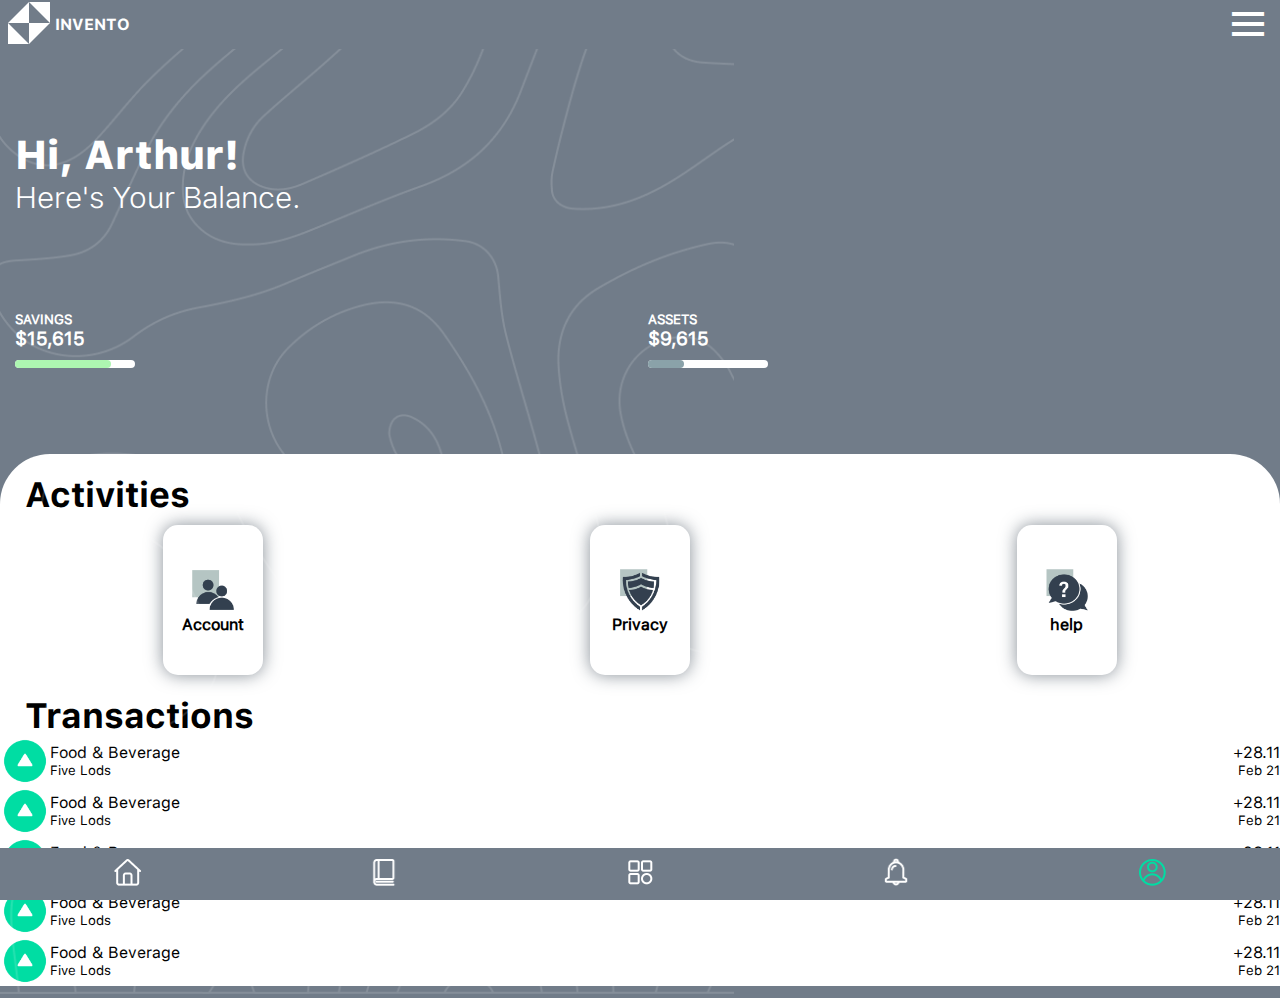
==== commit 7d1da913: "style: :lipstick: font introduction" ====
--- a/index.html
+++ b/index.html
@@ -138,19 +138,19 @@
     <footer>
         <ul>
             <li>
-                <a href="#"><img src="../storage/img/icon.png" alt=""></a>
+                <a href="#"><img src="storage/img/icon.png" alt=""></a>
             </li>
             <li>
-                <a href="#"><img src="../storage/img/icon-1.png" alt=""></a>
+                <a href="view/cards.html"><img src="storage/img/icon-1.png" alt=""></a>
             </li>
             <li>
-                <a href="#"><img src="../storage/img/icon-2.png" alt=""></a>
+                <a href="view/balance.html"><img src="storage/img/icon-2.png" alt=""></a>
             </li>
             <li>
-                <a href=""><img src="../storage/img/icon-3.png" alt=""></a>
+                <a href="#"><img src="storage/img/icon-3.png" alt=""></a>
             </li>
             <li>
-                <a href=""><img src="../storage/img/icon-4.png" alt=""></a>
+                <a href="index.html"><img src="storage/img/icon-4.png" alt=""></a>
             </li>
 
         </ul>
